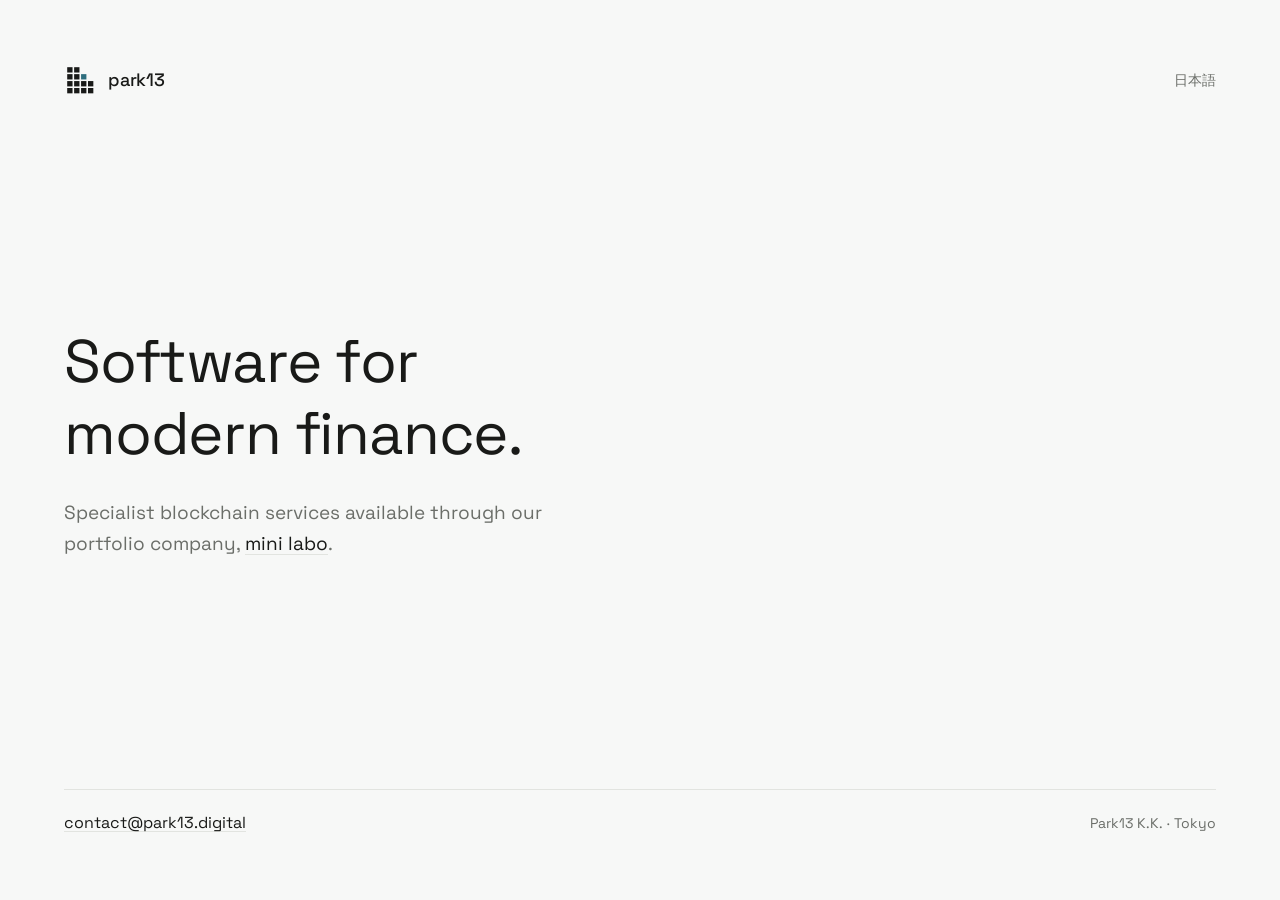
==== en/index.html @ de425187 "Add tagline to page titles Bare "park13" titles gave search results nothing to distinguish the site " ====
<!DOCTYPE html>
<html lang="en">
<head>
  <meta charset="utf-8">
  <meta name="viewport" content="width=device-width, initial-scale=1">
  <title>park13 — Software for modern finance</title>
  <meta name="description" content="park13 — Software for modern finance. Specialist blockchain services available through our portfolio company, mini labo.">
  <link rel="canonical" href="https://park13.digital/en/">
  <link rel="alternate" hreflang="en" href="https://park13.digital/en/">
  <link rel="alternate" hreflang="ja" href="https://park13.digital/">
  <link rel="alternate" hreflang="x-default" href="https://park13.digital/">
  <meta name="theme-color" content="#F7F8F7" media="(prefers-color-scheme: light)">
  <meta name="theme-color" content="#141513" media="(prefers-color-scheme: dark)">
  <meta property="og:type" content="website">
  <meta property="og:locale" content="en_US">
  <meta property="og:locale:alternate" content="ja_JP">
  <meta property="og:url" content="https://park13.digital/en/">
  <meta property="og:title" content="park13 — Software for modern finance">
  <meta property="og:description" content="Software for modern finance.">
  <meta property="og:site_name" content="park13">
  <meta property="og:image" content="https://park13.digital/assets/og.png">
  <meta property="og:image:width" content="1200">
  <meta property="og:image:height" content="630">
  <meta name="twitter:card" content="summary_large_image">
  <meta name="twitter:image" content="https://park13.digital/assets/og.png">
  <meta name="twitter:title" content="park13 — Software for modern finance">
  <meta name="twitter:description" content="Software for modern finance.">
  <link rel="icon" href="/assets/favicon.svg" type="image/svg+xml">
  <link rel="preconnect" href="https://fonts.googleapis.com">
  <link rel="preconnect" href="https://fonts.gstatic.com" crossorigin>
  <link href="https://fonts.googleapis.com/css2?family=Space+Grotesk:wght@400;500&amp;display=swap" rel="stylesheet">
  <link rel="stylesheet" href="/assets/site.css">
  <script type="application/ld+json">
  {
    "@context": "https://schema.org",
    "@type": "Organization",
    "name": "park13",
    "legalName": "Park13 K.K.",
    "url": "https://park13.digital/",
    "logo": "https://park13.digital/assets/mark.svg",
    "email": "contact@park13.digital",
    "description": "Software for modern finance. Specialist blockchain services are available through portfolio company mini labo.",
    "address": {
      "@type": "PostalAddress",
      "addressLocality": "Tokyo",
      "addressCountry": "JP"
    },
    "subOrganization": {
      "@type": "Organization",
      "name": "mini labo",
      "url": "https://mini-labo.org/"
    }
  }
  </script>
</head>
<body>
  <div class="page">
    <header class="top">
      <a class="brand" href="/en/">
        <svg class="mark" viewBox="0 0 120 120" aria-hidden="true">
          <g class="cell">
            <rect x="12" y="12" width="20" height="20"/><rect x="38" y="12" width="20" height="20"/>
            <rect x="12" y="38" width="20" height="20"/><rect x="38" y="38" width="20" height="20"/>
            <rect x="12" y="64" width="20" height="20"/><rect x="38" y="64" width="20" height="20"/><rect x="64" y="64" width="20" height="20"/><rect x="90" y="64" width="20" height="20"/>
            <rect x="12" y="90" width="20" height="20"/><rect x="38" y="90" width="20" height="20"/><rect x="64" y="90" width="20" height="20"/><rect x="90" y="90" width="20" height="20"/>
          </g>
          <rect class="accent" x="64" y="38" width="20" height="20"/>
        </svg>
        <span>park13</span>
      </a>
      <a class="lang" href="/" lang="ja" hreflang="ja">日本語</a>
    </header>

    <main>
      <h1>Software for modern finance.</h1>
      <p class="sub">Specialist blockchain services available through our portfolio company, <a href="https://mini-labo.org/">mini labo</a>.</p>
    </main>

    <footer class="bottom">
      <a class="mail" href="mailto:contact@park13.digital">contact@park13.digital</a>
      <p>Park13 K.K. · Tokyo</p>
    </footer>
  </div>
</body>
</html>
---- assets/site.css ----
/* park13 — brand tokens */
:root {
  --paper: #F7F8F7;
  --ink: #191A18;
  --graphite: #6B6E69;
  --hairline: #E2E4E0;
  --teal: #2E6E7E;
  --pad: clamp(1rem, 5vw, 4rem);
  --font-en: "Space Grotesk", system-ui, sans-serif;
  --font-ja: "IBM Plex Sans JP", "Hiragino Sans", "Noto Sans JP", sans-serif;
  color-scheme: light dark;
}

@media (prefers-color-scheme: dark) {
  :root {
    --paper: #141513;
    --ink: #ECEDEA;
    --graphite: #9A9D97;
    --hairline: #2A2C29;
    --teal: #6FAFBF;
  }
}

*, *::before, *::after { box-sizing: border-box; }

html, body { height: 100%; }

body {
  margin: 0;
  background: var(--paper);
  color: var(--ink);
  font-family: var(--font-en);
  font-size: 1.0625rem;
  line-height: 1.6;
  -webkit-font-smoothing: antialiased;
}

html[lang="ja"] body {
  font-family: var(--font-ja);
  line-height: 1.9;
}

a {
  color: inherit;
  text-decoration: underline;
  text-decoration-color: var(--hairline);
  text-decoration-thickness: 1px;
  text-underline-offset: 0.2em;
  transition: color 0.15s, text-decoration-color 0.15s;
}
a:hover { color: var(--teal); text-decoration-color: currentColor; }
a:focus-visible { outline: 2px solid var(--teal); outline-offset: 3px; }

/* —— page —— */
.page {
  min-height: 100vh;
  min-height: 100svh;
  display: grid;
  grid-template-rows: auto 1fr auto;
  gap: 3rem;
  padding: var(--pad);
}

.top {
  display: flex;
  align-items: center;
  justify-content: space-between;
  gap: 1rem;
}

.brand {
  display: inline-flex;
  align-items: center;
  gap: 0.75rem;
  text-decoration: none;
  font-family: var(--font-en);
  font-weight: 500;
  font-size: 1.125rem;
  letter-spacing: -0.01em;
}
.brand:hover { color: inherit; }
.mark { width: 32px; height: 32px; flex: none; }
.mark .cell { fill: var(--ink); }
.mark .accent { fill: var(--teal); }

.lang {
  font-family: var(--font-en);
  font-size: 0.875rem;
  color: var(--graphite);
  text-decoration: none;
}

/* —— statement —— */
main {
  align-self: center;
  max-width: 44rem;
}

h1 {
  margin: 0;
  font-weight: 400;
  font-size: clamp(2rem, 5vw, 3.75rem);
  line-height: 1.2;
  letter-spacing: -0.02em;
  text-wrap: balance;
}
html[lang="ja"] h1,
html[lang="ja"] .sub { word-break: auto-phrase; }
html[lang="ja"] h1 {
  font-size: clamp(1.75rem, 4.2vw, 3.25rem);
  line-height: 1.5;
  letter-spacing: 0;
}

.sub {
  margin: 1.75rem 0 0;
  max-width: 34rem;
  color: var(--graphite);
  font-size: clamp(1rem, 1.6vw, 1.1875rem);
}
.sub a { color: var(--ink); }
.sub a:hover { color: var(--teal); }

/* —— footer —— */
.bottom {
  display: flex;
  flex-wrap: wrap;
  align-items: baseline;
  justify-content: space-between;
  gap: 0.5rem 2rem;
  padding-top: 1.25rem;
  border-top: 1px solid var(--hairline);
  font-size: 0.875rem;
  color: var(--graphite);
}
.bottom p { margin: 0; }
.bottom .mail { color: var(--ink); font-size: 1rem; }
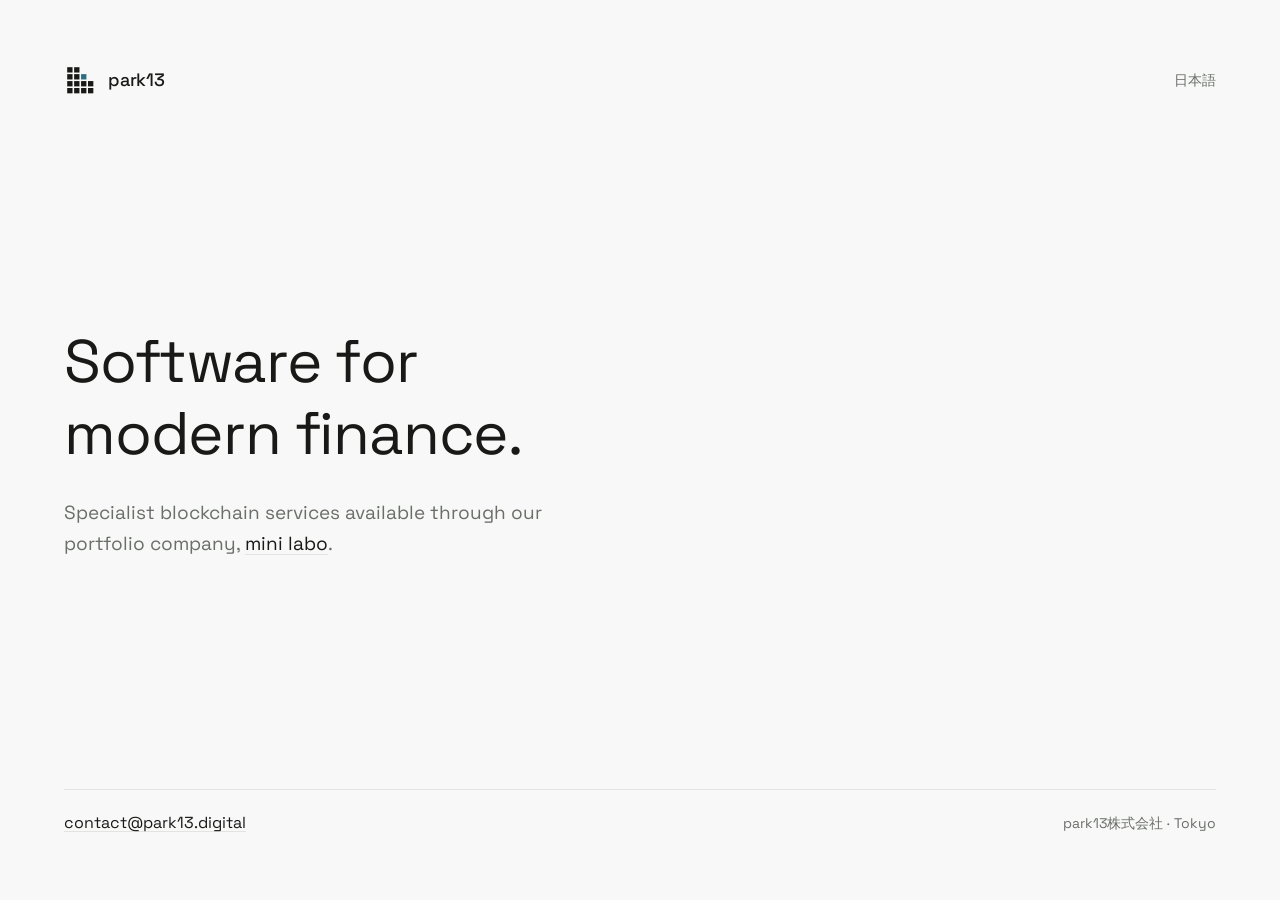
==== commit 0e4402ee: "Use registered legal name park13株式会社 Matches the corporate registry entry (法人番号 8011001152227) in th" ====
--- a/en/index.html
+++ b/en/index.html
@@ -35,7 +35,7 @@
     "@context": "https://schema.org",
     "@type": "Organization",
     "name": "park13",
-    "legalName": "Park13 K.K.",
+    "legalName": "park13株式会社",
     "url": "https://park13.digital/",
     "logo": "https://park13.digital/assets/mark.svg",
     "email": "contact@park13.digital",
@@ -78,7 +78,7 @@
 
     <footer class="bottom">
       <a class="mail" href="mailto:contact@park13.digital">contact@park13.digital</a>
-      <p>Park13 K.K. · Tokyo</p>
+      <p>park13株式会社 · Tokyo</p>
     </footer>
   </div>
 </body>
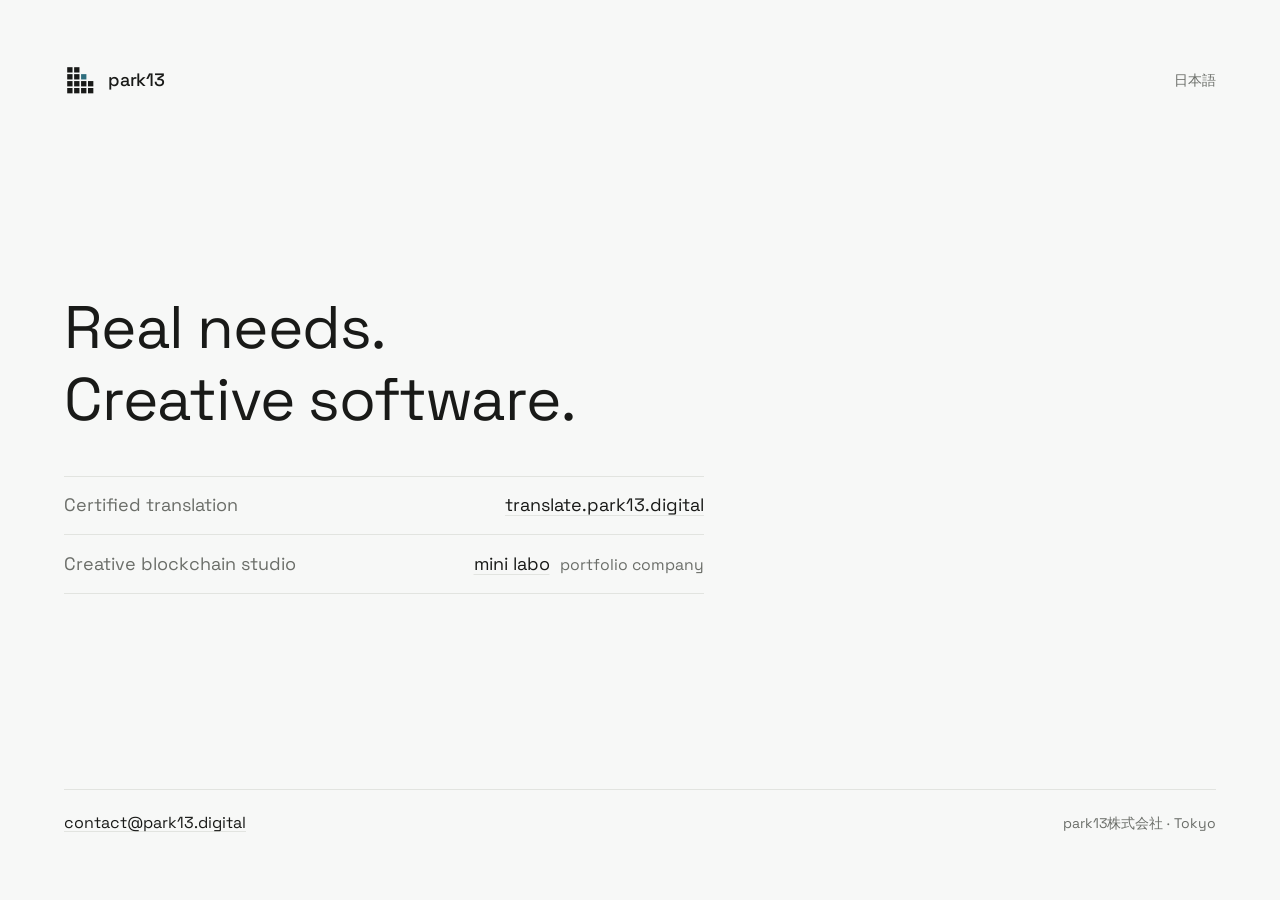
==== commit 29273b4a: "Rework tagline and list what park13 runs Headline becomes "Real needs. Creative software." / 「必要なものを" ====
--- a/en/index.html
+++ b/en/index.html
@@ -3,8 +3,8 @@
 <head>
   <meta charset="utf-8">
   <meta name="viewport" content="width=device-width, initial-scale=1">
-  <title>park13 — Software for modern finance</title>
-  <meta name="description" content="park13 — Software for modern finance. Specialist blockchain services available through our portfolio company, mini labo.">
+  <title>park13 — Real needs. Creative software.</title>
+  <meta name="description" content="park13 — Real needs. Creative software. Certified document translation at translate.park13.digital, and creative blockchain work through portfolio company mini labo.">
   <link rel="canonical" href="https://park13.digital/en/">
   <link rel="alternate" hreflang="en" href="https://park13.digital/en/">
   <link rel="alternate" hreflang="ja" href="https://park13.digital/">
@@ -15,16 +15,16 @@
   <meta property="og:locale" content="en_US">
   <meta property="og:locale:alternate" content="ja_JP">
   <meta property="og:url" content="https://park13.digital/en/">
-  <meta property="og:title" content="park13 — Software for modern finance">
-  <meta property="og:description" content="Software for modern finance.">
+  <meta property="og:title" content="park13 — Real needs. Creative software.">
+  <meta property="og:description" content="Real needs. Creative software.">
   <meta property="og:site_name" content="park13">
   <meta property="og:image" content="https://park13.digital/assets/og.png">
   <meta property="og:image:width" content="1200">
   <meta property="og:image:height" content="630">
   <meta name="twitter:card" content="summary_large_image">
   <meta name="twitter:image" content="https://park13.digital/assets/og.png">
-  <meta name="twitter:title" content="park13 — Software for modern finance">
-  <meta name="twitter:description" content="Software for modern finance.">
+  <meta name="twitter:title" content="park13 — Real needs. Creative software.">
+  <meta name="twitter:description" content="Real needs. Creative software.">
   <link rel="icon" href="/assets/favicon.svg" type="image/svg+xml">
   <link rel="preconnect" href="https://fonts.googleapis.com">
   <link rel="preconnect" href="https://fonts.gstatic.com" crossorigin>
@@ -39,7 +39,7 @@
     "url": "https://park13.digital/",
     "logo": "https://park13.digital/assets/mark.svg",
     "email": "contact@park13.digital",
-    "description": "Software for modern finance. Specialist blockchain services are available through portfolio company mini labo.",
+    "description": "Real needs. Creative software. park13 runs a certified document translation service and holds mini labo, a creative blockchain studio.",
     "address": {
       "@type": "PostalAddress",
       "addressLocality": "Tokyo",
@@ -72,8 +72,11 @@
     </header>
 
     <main>
-      <h1>Software for modern finance.</h1>
-      <p class="sub">Specialist blockchain services available through our portfolio company, <a href="https://mini-labo.org/">mini labo</a>.</p>
+      <h1>Real needs. Creative software.</h1>
+      <ul class="ventures">
+        <li><span class="what">Certified translation</span><a href="https://translate.park13.digital/">translate.park13.digital</a></li>
+        <li><span class="what">Creative blockchain studio</span><span><a href="https://mini-labo.org/">mini labo</a> <span class="note">portfolio company</span></span></li>
+      </ul>
     </main>
 
     <footer class="bottom">
--- a/assets/site.css
+++ b/assets/site.css
@@ -105,21 +105,38 @@
   text-wrap: balance;
 }
 html[lang="ja"] h1,
-html[lang="ja"] .sub { word-break: auto-phrase; }
+html[lang="ja"] .ventures { word-break: auto-phrase; }
 html[lang="ja"] h1 {
   font-size: clamp(1.75rem, 4.2vw, 3.25rem);
   line-height: 1.5;
   letter-spacing: 0;
 }
 
-.sub {
-  margin: 1.75rem 0 0;
-  max-width: 34rem;
-  color: var(--graphite);
-  font-size: clamp(1rem, 1.6vw, 1.1875rem);
+/* —— what park13 runs —— */
+.ventures {
+  margin: 2.5rem 0 0;
+  padding: 0;
+  list-style: none;
+  max-width: 40rem;
+  font-size: clamp(1rem, 1.6vw, 1.125rem);
 }
-.sub a { color: var(--ink); }
-.sub a:hover { color: var(--teal); }
+.ventures li {
+  display: grid;
+  gap: 0.15rem;
+  padding: 0.9rem 0;
+  border-top: 1px solid var(--hairline);
+}
+.ventures li:last-child { border-bottom: 1px solid var(--hairline); }
+.ventures .what { color: var(--graphite); font-size: 0.875em; }
+.ventures .note { color: var(--graphite); font-size: 0.875em; margin-left: 0.35em; }
+@media (min-width: 640px) {
+  .ventures li {
+    grid-template-columns: 1fr auto;
+    align-items: baseline;
+    gap: 2rem;
+  }
+  .ventures .what { font-size: 1em; }
+}
 
 /* —— footer —— */
 .bottom {
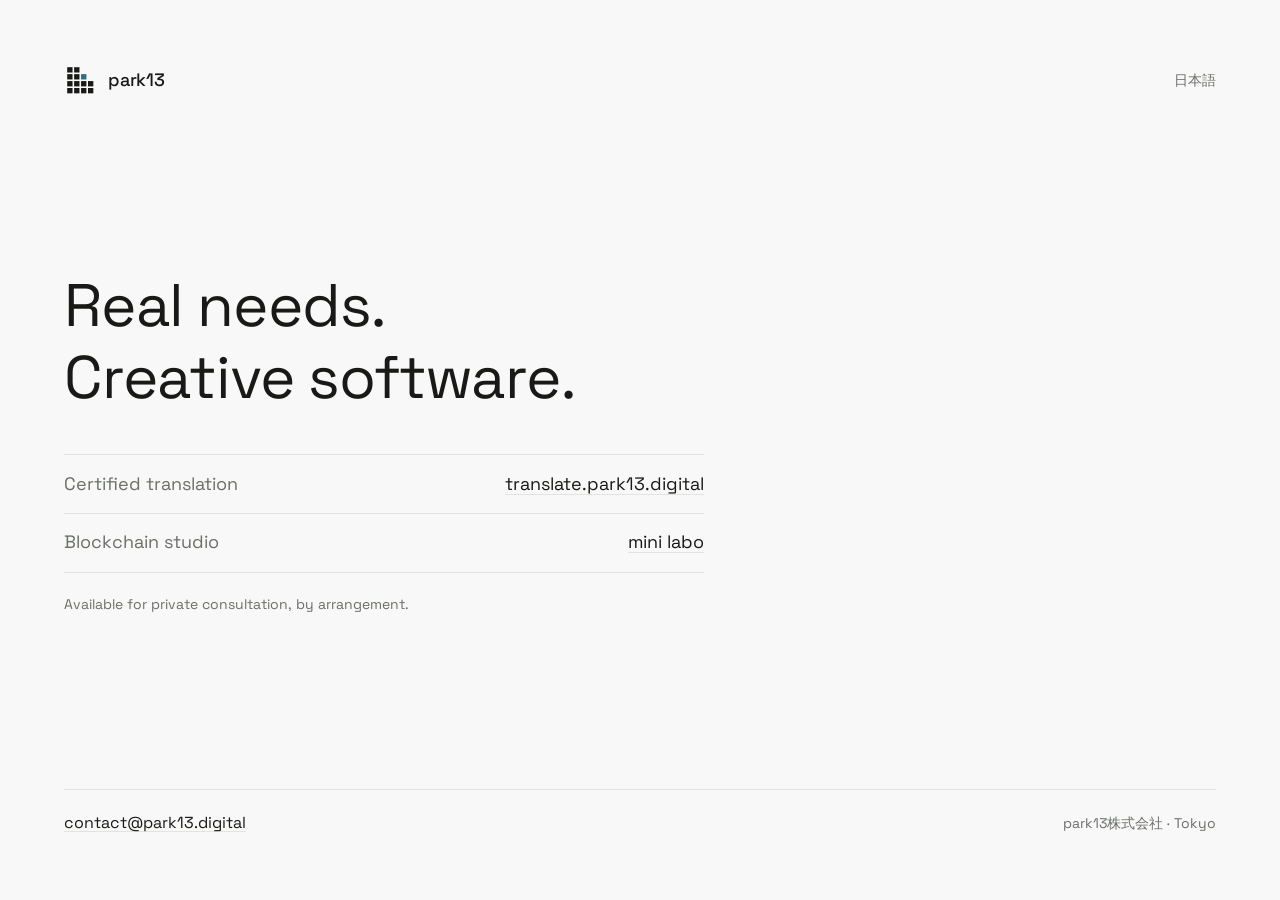
==== commit 333d7f02: "Simplify mini labo row and add a consultation line Drop "creative" and "portfolio company" from the " ====
--- a/en/index.html
+++ b/en/index.html
@@ -4,7 +4,7 @@
   <meta charset="utf-8">
   <meta name="viewport" content="width=device-width, initial-scale=1">
   <title>park13 — Real needs. Creative software.</title>
-  <meta name="description" content="park13 — Real needs. Creative software. Certified document translation at translate.park13.digital, and creative blockchain work through portfolio company mini labo.">
+  <meta name="description" content="park13 — Real needs. Creative software. Certified document translation at translate.park13.digital, blockchain work through mini labo, and private consultation by arrangement.">
   <link rel="canonical" href="https://park13.digital/en/">
   <link rel="alternate" hreflang="en" href="https://park13.digital/en/">
   <link rel="alternate" hreflang="ja" href="https://park13.digital/">
@@ -39,7 +39,7 @@
     "url": "https://park13.digital/",
     "logo": "https://park13.digital/assets/mark.svg",
     "email": "contact@park13.digital",
-    "description": "Real needs. Creative software. park13 runs a certified document translation service and holds mini labo, a creative blockchain studio.",
+    "description": "Real needs. Creative software. park13 runs a certified document translation service and holds mini labo, a blockchain studio. Private consultation is available by arrangement.",
     "address": {
       "@type": "PostalAddress",
       "addressLocality": "Tokyo",
@@ -72,11 +72,12 @@
     </header>
 
     <main>
-      <h1>Real needs. Creative software.</h1>
+      <h1><span>Real needs.</span> <span>Creative software.</span></h1>
       <ul class="ventures">
         <li><span class="what">Certified translation</span><a href="https://translate.park13.digital/">translate.park13.digital</a></li>
-        <li><span class="what">Creative blockchain studio</span><span><a href="https://mini-labo.org/">mini labo</a> <span class="note">portfolio company</span></span></li>
+        <li><span class="what">Blockchain studio</span><a href="https://mini-labo.org/">mini labo</a></li>
       </ul>
+      <p class="aside">Available for private consultation, by arrangement.</p>
     </main>
 
     <footer class="bottom">
--- a/assets/site.css
+++ b/assets/site.css
@@ -99,15 +99,16 @@
 h1 {
   margin: 0;
   font-weight: 400;
-  font-size: clamp(2rem, 5vw, 3.75rem);
+  font-size: clamp(1.5rem, 8.5vw, 3.75rem);
   line-height: 1.2;
   letter-spacing: -0.02em;
-  text-wrap: balance;
 }
-html[lang="ja"] h1,
-html[lang="ja"] .ventures { word-break: auto-phrase; }
+/* one line per span: the break is fixed, and the size scales so neither line wraps */
+h1 span { display: block; white-space: nowrap; }
+html[lang="ja"] .ventures,
+html[lang="ja"] .aside { word-break: auto-phrase; }
 html[lang="ja"] h1 {
-  font-size: clamp(1.75rem, 4.2vw, 3.25rem);
+  font-size: clamp(1.25rem, 6.8vw, 3.25rem);
   line-height: 1.5;
   letter-spacing: 0;
 }
@@ -128,7 +129,6 @@
 }
 .ventures li:last-child { border-bottom: 1px solid var(--hairline); }
 .ventures .what { color: var(--graphite); font-size: 0.875em; }
-.ventures .note { color: var(--graphite); font-size: 0.875em; margin-left: 0.35em; }
 @media (min-width: 640px) {
   .ventures li {
     grid-template-columns: 1fr auto;
@@ -136,6 +136,13 @@
     gap: 2rem;
   }
   .ventures .what { font-size: 1em; }
+}
+
+.aside {
+  margin: 1.25rem 0 0;
+  color: var(--graphite);
+  font-size: 0.875rem;
+  text-wrap: balance;
 }
 
 /* —— footer —— */
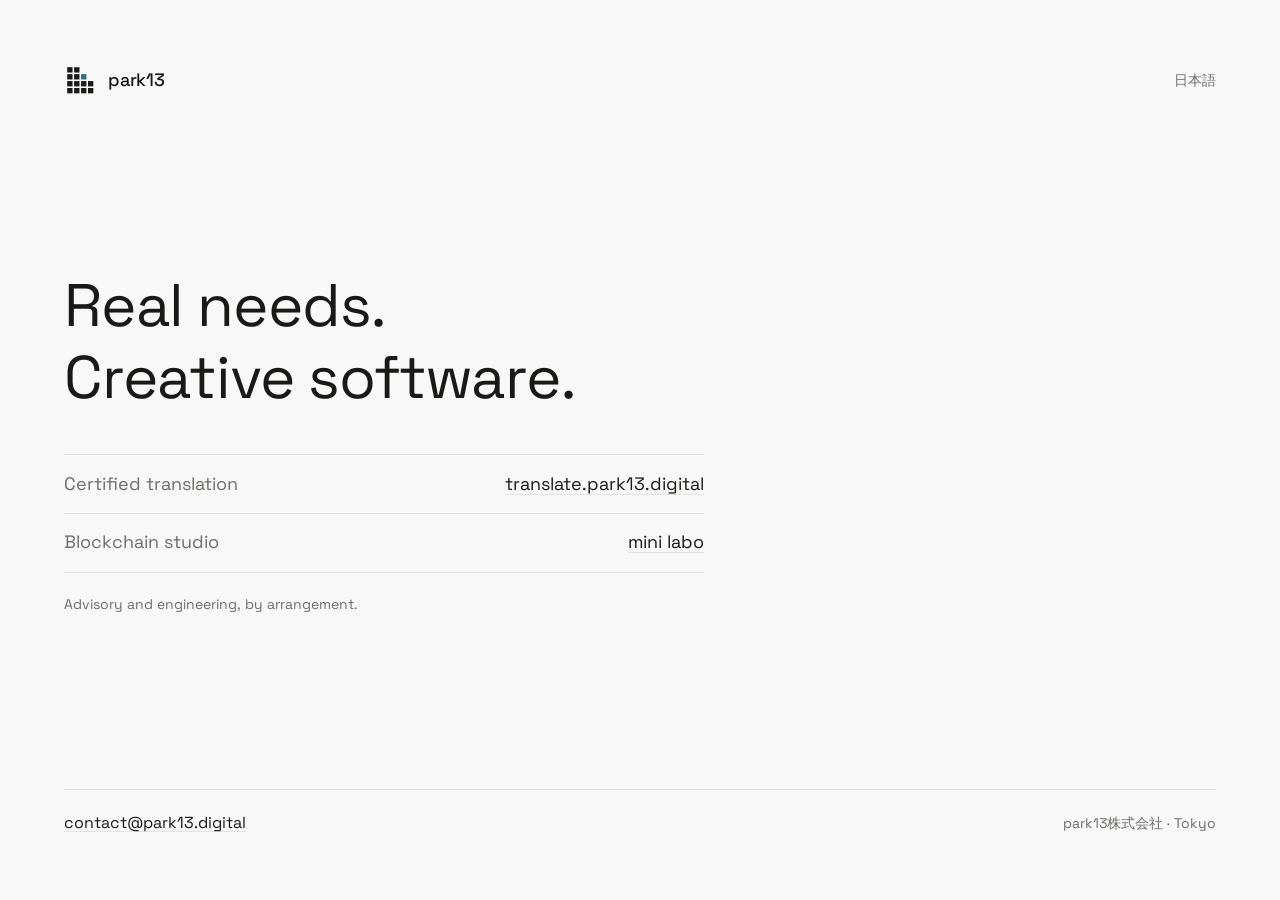
==== commit 4ed2eb60: "Consultation line: Advisory and engineering, by arrangement. JA: 顧問・開発のご依頼も、内容に応じてお受けしています。, with th" ====
--- a/en/index.html
+++ b/en/index.html
@@ -4,7 +4,7 @@
   <meta charset="utf-8">
   <meta name="viewport" content="width=device-width, initial-scale=1">
   <title>park13 — Real needs. Creative software.</title>
-  <meta name="description" content="park13 — Real needs. Creative software. Certified document translation at translate.park13.digital, blockchain work through mini labo, and private consultation by arrangement.">
+  <meta name="description" content="park13 — Real needs. Creative software. Certified document translation at translate.park13.digital, blockchain work through mini labo, and advisory and engineering work by arrangement.">
   <link rel="canonical" href="https://park13.digital/en/">
   <link rel="alternate" hreflang="en" href="https://park13.digital/en/">
   <link rel="alternate" hreflang="ja" href="https://park13.digital/">
@@ -39,7 +39,7 @@
     "url": "https://park13.digital/",
     "logo": "https://park13.digital/assets/mark.svg",
     "email": "contact@park13.digital",
-    "description": "Real needs. Creative software. park13 runs a certified document translation service and holds mini labo, a blockchain studio. Private consultation is available by arrangement.",
+    "description": "Real needs. Creative software. park13 runs a certified document translation service and holds mini labo, a blockchain studio. Advisory and engineering work is available by arrangement.",
     "address": {
       "@type": "PostalAddress",
       "addressLocality": "Tokyo",
@@ -77,7 +77,7 @@
         <li><span class="what">Certified translation</span><a href="https://translate.park13.digital/">translate.park13.digital</a></li>
         <li><span class="what">Blockchain studio</span><a href="https://mini-labo.org/">mini labo</a></li>
       </ul>
-      <p class="aside">Available for private consultation, by arrangement.</p>
+      <p class="aside">Advisory and engineering, by arrangement.</p>
     </main>
 
     <footer class="bottom">
--- a/assets/site.css
+++ b/assets/site.css
@@ -144,6 +144,8 @@
   font-size: 0.875rem;
   text-wrap: balance;
 }
+/* break only between phrases */
+html[lang="ja"] .aside span { display: inline-block; }
 
 /* —— footer —— */
 .bottom {
